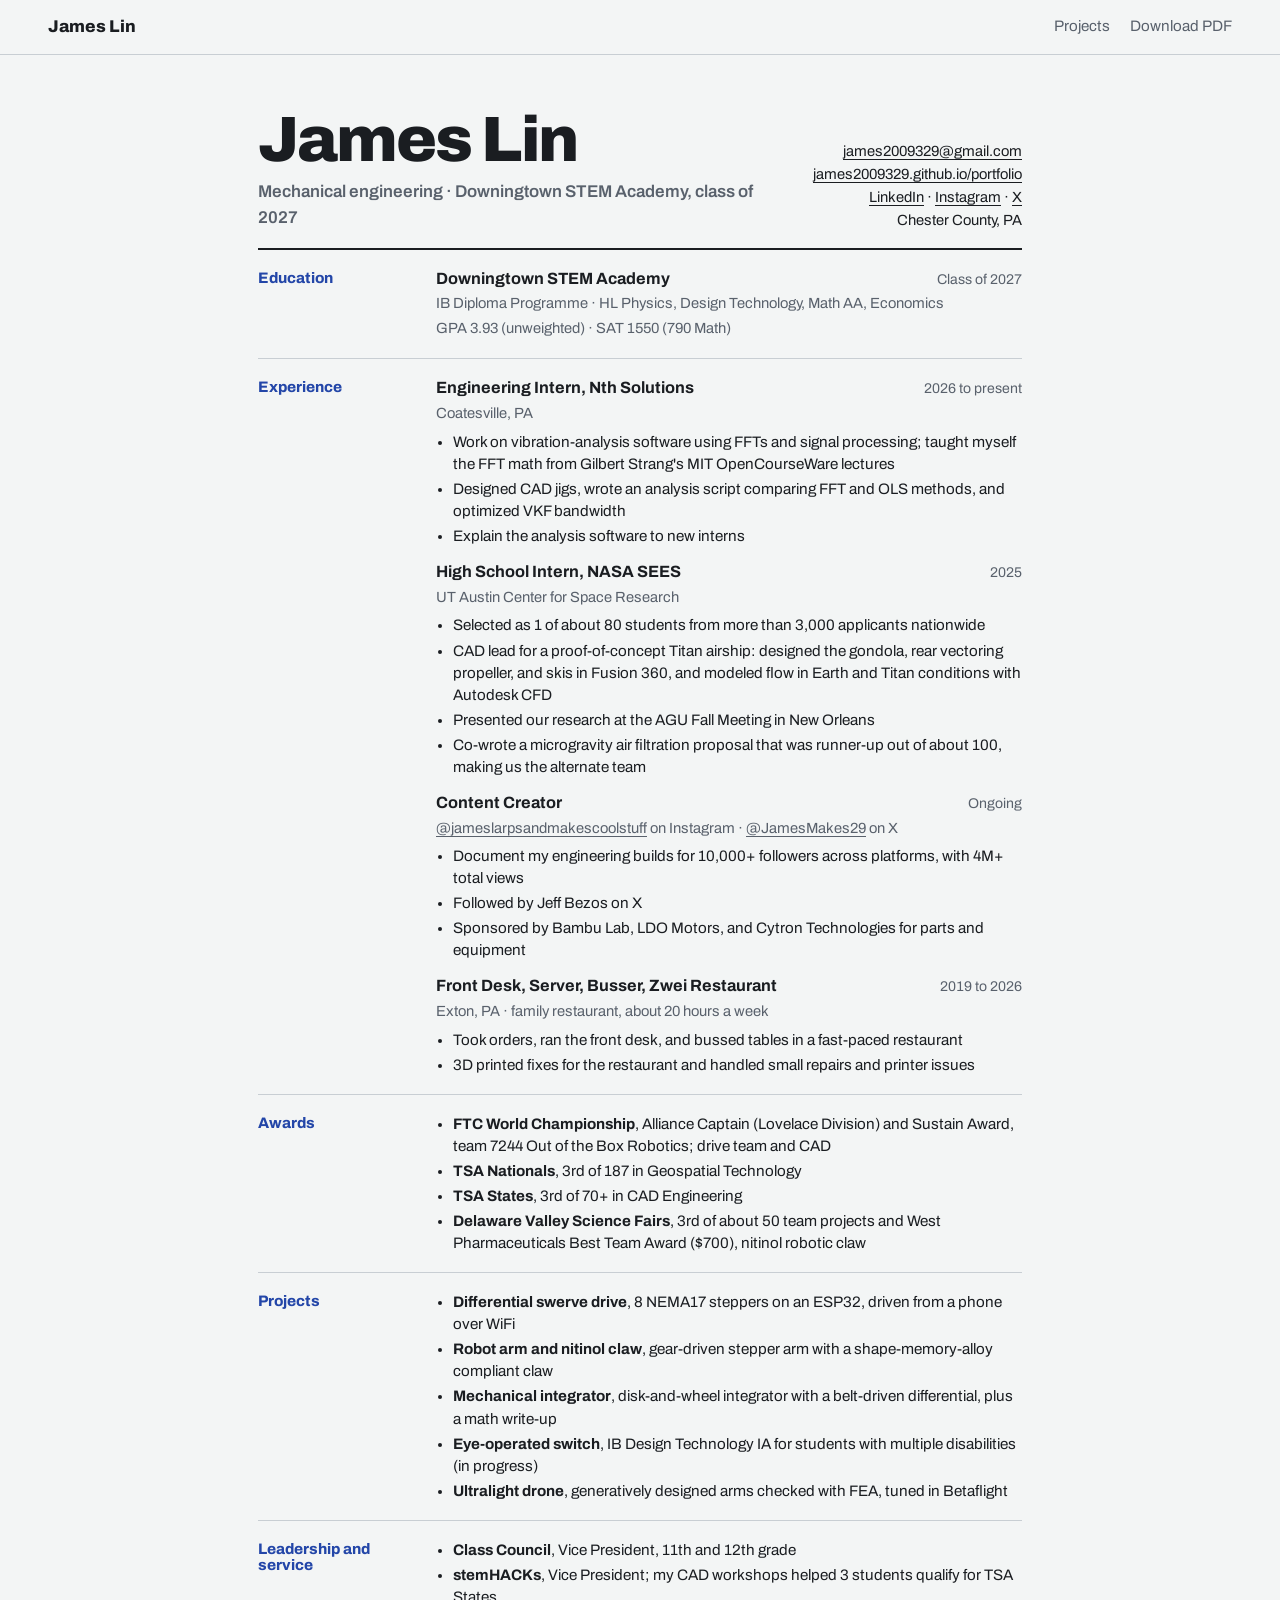
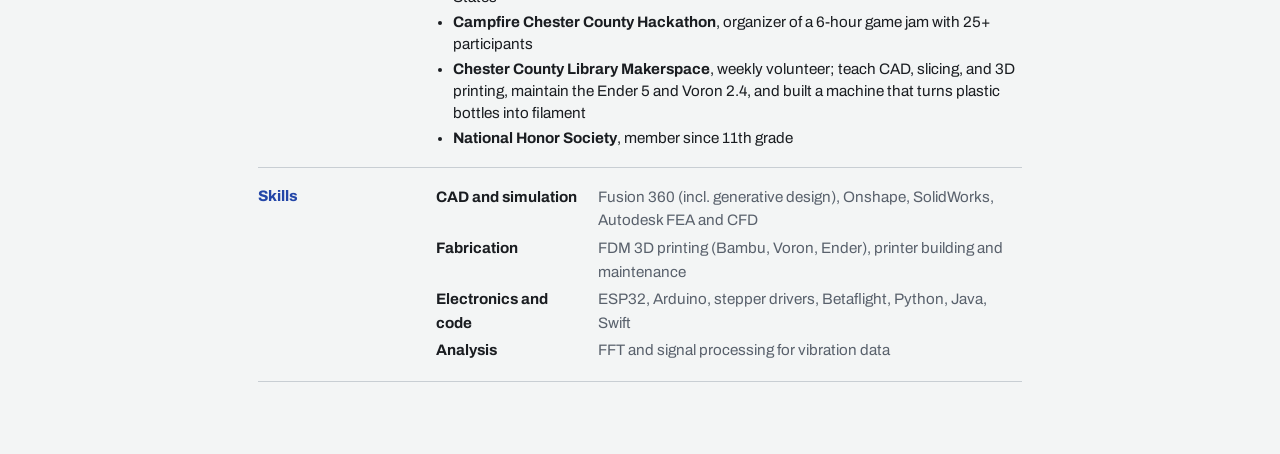
==== resume.html @ 4d03f546 "New resume page with content creation; regenerate resume PDF from it Co-Authored-By: Claude Opus 5.5" ====
<!DOCTYPE html>
<html lang="en">
<head>
  <meta charset="UTF-8">
  <meta name="viewport" content="width=device-width, initial-scale=1">
  <title>James Lin, resume</title>
  <meta name="description" content="Resume of James Lin, mechanical engineering student at Downingtown STEM Academy, class of 2027.">
  <link rel="icon" type="image/png" href="media/site/favicon.png">
  <link rel="preconnect" href="https://fonts.googleapis.com">
  <link rel="preconnect" href="https://fonts.gstatic.com" crossorigin>
  <link href="https://fonts.googleapis.com/css2?family=Archivo:wdth,wght@62..125,300..900&display=swap" rel="stylesheet">
  <link rel="stylesheet" href="style.css?v=20">
  <link rel="stylesheet" href="resume.css?v=1">
  <script>
    try { var t = localStorage.getItem('theme'); if (t) document.documentElement.dataset.theme = t; } catch (e) {}
  </script>
</head>
<body class="resume-page">
  <header class="bar">
    <a class="bar-name" href="./">James Lin</a>
    <nav aria-label="Resume actions">
      <a href="./#projects">Projects</a>
      <a href="James-Lin-Resume.pdf" download>Download PDF</a>
    </nav>
  </header>

  <main class="resume">
    <header class="r-head">
      <div>
        <h1>James Lin</h1>
        <p class="r-tag">Mechanical engineering · Downingtown STEM Academy, class of 2027</p>
      </div>
      <ul class="r-contact">
        <li><a href="mailto:james2009329@gmail.com">james2009329@gmail.com</a></li>
        <li><a href="https://james2009329.github.io/portfolio/">james2009329.github.io/portfolio</a></li>
        <li><a href="https://www.linkedin.com/in/james-lin-72927a278/">LinkedIn</a> · <a href="https://www.instagram.com/jameslarpsandmakescoolstuff/">Instagram</a> · <a href="https://x.com/JamesMakes29">X</a></li>
        <li>Chester County, PA</li>
      </ul>
    </header>

    <section class="r-sec">
      <h2>Education</h2>
      <div class="r-item">
        <div class="r-line"><h3>Downingtown STEM Academy</h3><span class="r-date">Class of 2027</span></div>
        <p class="r-sub">IB Diploma Programme · HL Physics, Design Technology, Math AA, Economics</p>
        <p class="r-sub">GPA 3.93 (unweighted) · SAT 1550 (790 Math)</p>
      </div>
    </section>

    <section class="r-sec">
      <h2>Experience</h2>
      <div class="r-item">
        <div class="r-line"><h3>Engineering Intern, Nth Solutions</h3><span class="r-date">2026 to present</span></div>
        <p class="r-sub">Coatesville, PA</p>
        <ul>
          <li>Work on vibration-analysis software using FFTs and signal processing; taught myself the FFT math from Gilbert Strang's MIT OpenCourseWare lectures</li>
          <li>Designed CAD jigs, wrote an analysis script comparing FFT and OLS methods, and optimized VKF bandwidth</li>
          <li>Explain the analysis software to new interns</li>
        </ul>
      </div>
      <div class="r-item">
        <div class="r-line"><h3>High School Intern, NASA SEES</h3><span class="r-date">2025</span></div>
        <p class="r-sub">UT Austin Center for Space Research</p>
        <ul>
          <li>Selected as 1 of about 80 students from more than 3,000 applicants nationwide</li>
          <li>CAD lead for a proof-of-concept Titan airship: designed the gondola, rear vectoring propeller, and skis in Fusion 360, and modeled flow in Earth and Titan conditions with Autodesk CFD</li>
          <li>Presented our research at the AGU Fall Meeting in New Orleans</li>
          <li>Co-wrote a microgravity air filtration proposal that was runner-up out of about 100, making us the alternate team</li>
        </ul>
      </div>
      <div class="r-item">
        <div class="r-line"><h3>Content Creator</h3><span class="r-date">Ongoing</span></div>
        <p class="r-sub"><a href="https://www.instagram.com/jameslarpsandmakescoolstuff/">@jameslarpsandmakescoolstuff</a> on Instagram · <a href="https://x.com/JamesMakes29">@JamesMakes29</a> on X</p>
        <ul>
          <li>Document my engineering builds for 10,000+ followers across platforms, with 4M+ total views</li>
          <li>Followed by Jeff Bezos on X</li>
          <li>Sponsored by Bambu Lab, LDO Motors, and Cytron Technologies for parts and equipment</li>
        </ul>
      </div>
      <div class="r-item">
        <div class="r-line"><h3>Front Desk, Server, Busser, Zwei Restaurant</h3><span class="r-date">2019 to 2026</span></div>
        <p class="r-sub">Exton, PA · family restaurant, about 20 hours a week</p>
        <ul>
          <li>Took orders, ran the front desk, and bussed tables in a fast-paced restaurant</li>
          <li>3D printed fixes for the restaurant and handled small repairs and printer issues</li>
        </ul>
      </div>
    </section>

    <section class="r-sec">
      <h2>Awards</h2>
      <ul class="r-awards">
        <li><b>FTC World Championship</b>, Alliance Captain (Lovelace Division) and Sustain Award, team 7244 Out of the Box Robotics; drive team and CAD</li>
        <li><b>TSA Nationals</b>, 3rd of 187 in Geospatial Technology</li>
        <li><b>TSA States</b>, 3rd of 70+ in CAD Engineering</li>
        <li><b>Delaware Valley Science Fairs</b>, 3rd of about 50 team projects and West Pharmaceuticals Best Team Award ($700), nitinol robotic claw</li>
      </ul>
    </section>

    <section class="r-sec">
      <h2>Projects</h2>
      <ul class="r-awards">
        <li><b>Differential swerve drive</b>, 8 NEMA17 steppers on an ESP32, driven from a phone over WiFi</li>
        <li><b>Robot arm and nitinol claw</b>, gear-driven stepper arm with a shape-memory-alloy compliant claw</li>
        <li><b>Mechanical integrator</b>, disk-and-wheel integrator with a belt-driven differential, plus a math write-up</li>
        <li><b>Eye-operated switch</b>, IB Design Technology IA for students with multiple disabilities (in progress)</li>
        <li><b>Ultralight drone</b>, generatively designed arms checked with FEA, tuned in Betaflight</li>
      </ul>
    </section>

    <section class="r-sec">
      <h2>Leadership and service</h2>
      <ul class="r-awards">
        <li><b>Class Council</b>, Vice President, 11th and 12th grade</li>
        <li><b>stemHACKs</b>, Vice President; my CAD workshops helped 3 students qualify for TSA States</li>
        <li><b>Campfire Chester County Hackathon</b>, organizer of a 6-hour game jam with 25+ participants</li>
        <li><b>Chester County Library Makerspace</b>, weekly volunteer; teach CAD, slicing, and 3D printing, maintain the Ender 5 and Voron 2.4, and built a machine that turns plastic bottles into filament</li>
        <li><b>National Honor Society</b>, member since 11th grade</li>
      </ul>
    </section>

    <section class="r-sec">
      <h2>Skills</h2>
      <dl class="r-skills">
        <div><dt>CAD and simulation</dt><dd>Fusion 360 (incl. generative design), Onshape, SolidWorks, Autodesk FEA and CFD</dd></div>
        <div><dt>Fabrication</dt><dd>FDM 3D printing (Bambu, Voron, Ender), printer building and maintenance</dd></div>
        <div><dt>Electronics and code</dt><dd>ESP32, Arduino, stepper drivers, Betaflight, Python, Java, Swift</dd></div>
        <div><dt>Analysis</dt><dd>FFT and signal processing for vibration data</dd></div>
      </dl>
    </section>
  </main>
</body>
</html>
---- style.css ----
/* ---------- Tokens ---------- */
:root {
  --paper: #f3f5f5;      /* page, a cool drafting white */
  --sheet: #ffffff;      /* raised surfaces: tiles, dialogs */
  --ink: #1a1d21;        /* text and heavy rules */
  --graphite: #59616c;   /* secondary text, field labels */
  --rule: #c8ced3;       /* light rules inside title blocks */
  --dykem: #2346a8;      /* layout-fluid blue: links, focus, the one accent */
  --dykem-soft: #e3e8f6;
  --well: #e6eaeb;       /* behind contained renders */

  --wide: 125;
  --font: "Archivo", system-ui, sans-serif;
  --gutter: clamp(16px, 4vw, 48px);
  --max: 1240px;
  color-scheme: light;
}
@media (prefers-color-scheme: dark) {
  :root:not([data-theme="light"]) {
    --paper: #121519; --sheet: #1a1e24; --ink: #e7eaec; --graphite: #9aa3ad;
    --rule: #343b44; --dykem: #93a9ff; --dykem-soft: #222b45; --well: #dde2e5;
    color-scheme: dark;
  }
}
:root[data-theme="dark"] {
  --paper: #121519; --sheet: #1a1e24; --ink: #e7eaec; --graphite: #9aa3ad;
  --rule: #343b44; --dykem: #93a9ff; --dykem-soft: #222b45; --well: #dde2e5;
  color-scheme: dark;
}

/* ---------- Base ---------- */
*, *::before, *::after { box-sizing: border-box; }
html { scroll-behavior: smooth; scroll-padding-top: 72px; }
@media (prefers-reduced-motion: reduce) { html { scroll-behavior: auto; } *, *::before, *::after { transition: none !important; animation: none !important; } }
body {
  margin: 0;
  background: var(--paper);
  color: var(--ink);
  font-family: var(--font);
  font-size: 1.0625rem;
  line-height: 1.55;
  font-variation-settings: "wdth" 100;
  -webkit-font-smoothing: antialiased;
}
img, video, canvas { display: block; max-width: 100%; }
a { color: var(--dykem); text-underline-offset: 0.18em; text-decoration-thickness: 1px; }
a:hover { text-decoration-thickness: 2px; }
:focus-visible { outline: 2px solid var(--dykem); outline-offset: 3px; }
h1, h2, h3 { margin: 0; font-weight: 700; line-height: 1.05; }
p { margin: 0; }
.sr { position: absolute; width: 1px; height: 1px; overflow: hidden; clip: rect(0 0 0 0); white-space: nowrap; }
.skip { position: absolute; left: 12px; top: -48px; background: var(--ink); color: var(--paper); padding: 8px 12px; z-index: 50; }
.skip:focus { top: 12px; }

/* ---------- Top bar ---------- */
.bar {
  position: sticky; top: 0; z-index: 20;
  display: flex; align-items: center; gap: 24px;
  padding: 14px var(--gutter);
  background: color-mix(in srgb, var(--paper) 88%, transparent);
  backdrop-filter: blur(8px);
  border-bottom: 1px solid var(--rule);
}
.bar-name { font-weight: 800; font-stretch: 112%; color: var(--ink); text-decoration: none; margin-right: auto; }
.bar nav { display: flex; gap: 20px; flex-wrap: wrap; }
.bar nav a { color: var(--graphite); text-decoration: none; font-size: 0.95rem; }
.bar nav a:hover { color: var(--ink); }
.theme { background: none; border: 1px solid var(--rule); color: var(--ink); width: 34px; height: 34px; border-radius: 50%; display: grid; place-items: center; cursor: pointer; padding: 0; }
.theme svg { width: 18px; height: 18px; }
@media (max-width: 640px) {
  .bar { flex-wrap: wrap; gap: 8px 16px; padding-block: 10px; }
  .bar nav { order: 3; width: 100%; gap: 16px; overflow-x: auto; flex-wrap: nowrap; }
  html { scroll-padding-top: 96px; }
}

/* ---------- Layout ---------- */
main { max-width: var(--max); margin: 0 auto; padding: 0 var(--gutter); }
.section { padding-top: clamp(64px, 10vw, 120px); }
.section > h2 {
  font-size: clamp(2rem, 4.5vw, 3rem);
  font-weight: 800;
  font-stretch: 118%;
  letter-spacing: -0.01em;
  padding-bottom: 14px;
  border-bottom: 2px solid var(--ink);
  margin-bottom: 32px;
}
.sub { font-size: 1.35rem; font-stretch: 110%; margin: 56px 0 16px; }

/* ---------- Hero: laid out like a drawing sheet ---------- */
.hero { padding-top: clamp(20px, 4vw, 40px); }
.frame {
  position: relative;
  border: 1.5px solid var(--ink);
  padding: 22px;
  background: var(--paper);
}
.frame::before { content: ""; position: absolute; inset: 21px; border: 1px solid var(--ink); pointer-events: none; }
/* zone markers around the border, like the A–D / 1–8 grid on a real drawing */
.zones { position: absolute; display: flex; color: var(--graphite); font-size: 0.68rem; font-variant-numeric: tabular-nums; pointer-events: none; }
.zones span { flex: 1; display: grid; place-items: center; }
.zones-x { left: 22px; right: 22px; top: 0; height: 22px; }
.zones-x::after { content: ""; }
.zones-x span + span { border-left: 1px solid var(--rule); }
.zones-y { top: 22px; bottom: 22px; left: 0; width: 22px; flex-direction: column; }
.zones-y span + span { border-top: 1px solid var(--rule); }
.sheet-area {
  display: grid;
  grid-template-columns: minmax(0, 1fr) minmax(0, 1.1fr);
  grid-template-areas: "name name" "kick kick" "text print";
  grid-template-rows: auto auto 1fr;
  column-gap: clamp(24px, 4vw, 56px);
  padding: clamp(20px, 3.5vw, 44px) 0 0 clamp(20px, 3.5vw, 44px);
  position: relative;
}
.hero h1 {
  grid-area: name;
  font-size: clamp(3.6rem, 13.2vw, 11.5rem);
  font-weight: 850;
  font-stretch: 125%;
  letter-spacing: -0.035em;
  line-height: 0.86;
  margin-left: -0.04em;
  padding-right: clamp(20px, 3.5vw, 44px);
}
.hero-text { grid-area: text; align-self: center; padding: clamp(20px, 3vw, 36px) 0 clamp(24px, 3.5vw, 40px); display: grid; gap: 22px; }
.lede { font-size: clamp(1.2rem, 2vw, 1.55rem); line-height: 1.36; max-width: 28ch; font-stretch: 96%; }
.now-line { display: flex; align-items: center; gap: 14px; font-size: clamp(1.35rem, 2.4vw, 1.9rem); font-weight: 750; font-stretch: 112%; line-height: 1.15; color: var(--ink); padding: 16px 18px; border: 1.5px solid var(--ink); background: var(--dykem-soft); width: fit-content; max-width: 100%; }
.now-line .dot { width: 14px; height: 14px; top: 0; }
.dot { width: 9px; height: 9px; border-radius: 50%; background: var(--dykem); flex: none; position: relative; top: -1px; box-shadow: 0 0 0 0 var(--dykem); animation: pulse 2.4s ease-out infinite; }
@keyframes pulse { 0% { box-shadow: 0 0 0 0 color-mix(in srgb, var(--dykem) 55%, transparent); } 70%, 100% { box-shadow: 0 0 0 9px transparent; } }

.printer { grid-area: print; margin: clamp(12px, 2vw, 24px) clamp(20px, 3.5vw, 44px) clamp(20px, 3.5vw, 40px) 0; align-self: end; }
.print-bed { position: relative; aspect-ratio: 966 / 615; border-bottom: 3px solid var(--ink); }
.print-bed::after { /* the build plate's front lip */
  content: ""; position: absolute; left: -2%; right: -2%; bottom: -9px; height: 6px; background: var(--rule);
}
.print-bed canvas, .print-fallback { position: absolute; inset: 0; width: 100%; height: 100%; }
.print-fallback { object-fit: contain; }
.printer.live .print-fallback { display: none; }
.printer.flying canvas { animation: hover 3.2s ease-in-out infinite; }
@keyframes hover { 0%, 100% { transform: translateY(0); } 50% { transform: translateY(-7px); } }
.printer figcaption { display: flex; justify-content: space-between; gap: 12px; margin-top: 18px; font-size: 0.85rem; color: var(--graphite); font-variant-numeric: tabular-nums; }
.link-btn { background: none; border: 0; padding: 0; font: inherit; color: var(--dykem); text-decoration: underline; text-underline-offset: 0.18em; cursor: pointer; }

.hero-block { grid-area: block; width: auto; min-width: min(100%, 380px); justify-self: start; align-self: end; border-bottom: 0; }
.hero-block td a { color: var(--ink); }

@media (max-width: 820px) {
  .sheet-area { grid-template-columns: 1fr; grid-template-areas: "name" "kick" "print" "text"; grid-template-rows: none; padding: 20px 0 0 18px; }
  .printer { margin: 20px 18px 24px 0; }
  .hero-text { padding: 0 18px 28px 0; }
  .hero-block { border-left: 1.5px solid var(--ink); }
  .hero-block { justify-self: stretch; }
}
@media (max-width: 560px) {
  .frame { padding: 10px; }
  .frame::before { inset: 9px; }
  .zones { display: none; }
}

/* The title block: borrowed from the corner of an engineering drawing */
.block {
  width: 100%;
  border-collapse: collapse;
  border: 1.5px solid var(--ink);
  background: var(--sheet);
  font-size: 0.9rem;
}
.block th, .block td { border: 1px solid var(--rule); padding: 7px 10px; text-align: left; vertical-align: top; }
.block th { color: var(--graphite); font-weight: 500; width: 34%; white-space: nowrap; font-stretch: 92%; }
.block td { font-weight: 550; }
.block tr:first-child > * { border-top: 0; }
.block tr > :first-child { border-left: 0; }
.block tr > :last-child { border-right: 0; }
.block tr:last-child > * { border-bottom: 0; }

/* ---------- Project tiles ---------- */
.tile {
  display: flex; flex-direction: column;
  width: 100%; padding: 0; margin: 0; text-align: left;
  font: inherit; color: inherit; background: var(--sheet);
  border: 1.5px solid var(--ink);
  cursor: pointer;
  transition: transform .18s ease, box-shadow .18s ease;
}
.tile:hover { transform: translate(-3px, -3px); box-shadow: 3px 3px 0 var(--ink); }
.tile-img { aspect-ratio: 4 / 3; overflow: hidden; background: var(--sheet); border-bottom: 1px solid var(--rule); position: relative; }
/* the whole photo always shows; a blurred copy fills the empty space around tall or wide shots */
.tile-img video.clip { position: relative; width: 100%; height: 100%; object-fit: contain; display: block; }
.tile-img img { position: relative; width: 100%; height: 100%; object-fit: contain; }
.tile-img img.fill { position: absolute; inset: -12%; width: 124%; height: 124%; object-fit: cover; filter: blur(18px) saturate(1.1); opacity: 0.55; }
.tile-img.contain { background: var(--well); }
.tile-img.contain img { object-fit: contain; padding: 6%; mix-blend-mode: multiply; }
.tile-text { padding: 14px 16px 16px; display: grid; gap: 6px; }
.tile h3 { font-size: 1.2rem; font-stretch: 108%; line-height: 1.15; }
.tile p { color: var(--graphite); font-size: 0.95rem; line-height: 1.45; }
.tile .block { border: 0; border-top: 1px solid var(--rule); font-size: 0.82rem; margin-top: auto; }
.tile .block th, .tile .block td { padding: 6px 16px; }
.tile .block th { padding-right: 8px; }

.featured { display: grid; grid-template-columns: repeat(3, 1fr); gap: 20px; }
.featured .tile h3 { font-size: 1.45rem; }
.grid { display: grid; grid-template-columns: repeat(auto-fill, minmax(230px, 1fr)); gap: 20px; margin-top: 20px; }
@media (max-width: 960px) { .featured { grid-template-columns: 1fr 1fr; } .featured .tile:first-child { grid-column: 1 / -1; } }
@media (max-width: 560px) { .featured { grid-template-columns: 1fr; } }

.models {
  margin-top: 40px; padding: 20px 0; border-top: 1px solid var(--rule); border-bottom: 1px solid var(--rule);
  display: flex; flex-wrap: wrap; gap: 12px 32px; align-items: baseline; justify-content: space-between;
}
.models p { font-size: 1.15rem; max-width: 60ch; }
.models-links { display: flex; gap: 20px; }

/* ---------- Awards ---------- */
.awards { width: 100%; border-collapse: collapse; }
.awards thead th { text-align: left; font-weight: 500; color: var(--graphite); font-size: 0.85rem; padding: 0 12px 10px 0; border-bottom: 1px solid var(--ink); }
.awards td, .awards tbody th { padding: 16px 12px 16px 0; border-bottom: 1px solid var(--rule); vertical-align: top; text-align: left; }
.awards td:first-child { font-variant-numeric: tabular-nums; color: var(--graphite); width: 4.5em; }
.awards tbody th { font-weight: 700; font-stretch: 106%; width: 42%; }
.awards tbody th span { display: block; font-weight: 400; font-stretch: 100%; color: var(--graphite); font-size: 0.9rem; margin-top: 2px; }
.awards ul { margin: 0; padding: 0; list-style: none; }
.row-links { margin-top: 8px; display: flex; gap: 16px; flex-wrap: wrap; font-size: 0.92rem; }
@media (max-width: 640px) {
  .awards thead { display: none; }
  .awards tr { display: grid; grid-template-columns: 3.5em 1fr; border-bottom: 1px solid var(--rule); padding: 14px 0; }
  .awards td, .awards tbody th { border: 0; padding: 0; width: auto; }
  .awards tr > :last-child { grid-column: 2; margin-top: 6px; }
}

.skills { margin: 0; display: grid; grid-template-columns: repeat(auto-fit, minmax(220px, 1fr)); border-top: 1px solid var(--ink); }
.skills div { padding: 14px 16px 14px 0; border-bottom: 1px solid var(--rule); }
.skills dt { font-weight: 700; }
.skills dd { margin: 4px 0 0; color: var(--graphite); }

/* ---------- About ---------- */
.about { display: grid; grid-template-columns: minmax(0, 1fr) minmax(0, 0.9fr); gap: 0 56px; }
.about > h2 { grid-column: 1 / -1; }
.about-block { grid-column: 1; margin-top: 28px; max-width: 34em; }
.about-photo { grid-column: 2; grid-row: 2 / span 2; }
.about-body { display: grid; align-content: start; gap: 16px; font-size: 1.2rem; line-height: 1.55; max-width: 34em; }
.about-photo { margin: 0; }
.about-photo img { width: 100%; height: auto; border: 1.5px solid var(--ink); }
.about-photo figcaption { color: var(--graphite); font-size: 0.9rem; margin-top: 8px; }
@media (max-width: 760px) { .about { grid-template-columns: 1fr; gap: 28px; } .about-block, .about-photo { grid-column: 1; grid-row: auto; margin-top: 0; } }

/* ---------- Contact ---------- */
.contact-main { font-size: clamp(1.5rem, 4.6vw, 3rem); font-weight: 750; font-stretch: 112%; letter-spacing: -0.01em; overflow-wrap: anywhere; }
.contact-main a { color: var(--ink); text-decoration-color: var(--dykem); text-decoration-thickness: 3px; }
.contact-note { color: var(--graphite); margin-top: 16px; max-width: 60ch; }
.contact-links { display: flex; gap: 24px; flex-wrap: wrap; margin-top: 28px; font-size: 1.05rem; }

.foot { max-width: var(--max); margin: clamp(64px, 10vw, 120px) auto 0; padding: 24px var(--gutter) 40px; border-top: 1px solid var(--rule); color: var(--graphite); font-size: 0.88rem; display: flex; justify-content: space-between; gap: 8px 24px; flex-wrap: wrap; }

/* ---------- Dialogs ---------- */
dialog { color: var(--ink); border: 0; padding: 0; }
dialog::backdrop { background: rgb(10 12 15 / 0.72); }
.close { position: absolute; top: 12px; right: 12px; width: 40px; height: 40px; display: grid; place-items: center; border-radius: 50%; border: 1px solid var(--rule); background: var(--sheet); color: var(--ink); cursor: pointer; padding: 0; z-index: 3; }
.close svg { width: 18px; height: 18px; }

.sheet {
  width: min(1180px, calc(100vw - 32px)); max-width: none;
  max-height: calc(100dvh - 32px);
  background: var(--sheet);
  border: 1.5px solid var(--ink);
  overflow: auto;
}
.sheet[open] { animation: sheet-in .22s ease-out; }
@keyframes sheet-in { from { opacity: 0; transform: translateY(12px); } }
.sheet-head { position: sticky; top: 0; z-index: 2; background: var(--sheet); border-bottom: 1px solid var(--rule); padding: 18px 64px 16px 24px; }
.sheet-head .close { top: 50%; transform: translateY(-50%); }
.sheet-head h2 { font-size: clamp(1.5rem, 3vw, 2.2rem); font-weight: 800; font-stretch: 115%; }
.sheet-body { display: grid; grid-template-columns: minmax(0, 1.5fr) minmax(300px, 1fr); }
.viewer { padding: 20px 24px 24px; border-right: 1px solid var(--rule); min-width: 0; }
.stage { background: var(--well); display: grid; place-items: center; overflow: hidden; min-height: 240px; }
/* the stage takes each photo's or video's own shape, up to the height of the screen */
.stage img, .stage video { display: block; width: auto; height: auto; max-width: 100%; max-height: min(72vh, 760px); }
.stage video { width: 100%; }
.stage video.tall { width: auto; }
.stage img { cursor: zoom-in; }
.stage-cap { color: var(--graphite); font-size: 0.92rem; margin-top: 10px; min-height: 1.4em; }
.thumbs { display: flex; gap: 8px; margin-top: 14px; overflow-x: auto; padding: 3px; }
.thumbs button { flex: 0 0 auto; width: 78px; height: 60px; padding: 0; border: 1px solid var(--rule); background: var(--well); cursor: pointer; position: relative; }
.thumbs button img { width: 100%; height: 100%; object-fit: cover; }
.thumbs button[aria-current="true"] { outline: 2px solid var(--dykem); outline-offset: 1px; border-color: transparent; }
.thumbs .play { position: absolute; inset: 0; display: grid; place-items: center; color: #fff; background: rgb(0 0 0 / 0.35); }
.thumbs .play svg { width: 22px; height: 22px; }
.notes { padding: 20px 24px 28px; display: grid; gap: 24px; align-content: start; }
.notes h3 { font-size: 1.05rem; font-stretch: 108%; margin-bottom: 6px; }
.notes p, .notes li { color: var(--graphite); line-height: 1.6; }
.notes ul { margin: 0; padding-left: 1.1em; display: grid; gap: 4px; }
.notes .lead { color: var(--ink); font-size: 1.1rem; line-height: 1.45; }
.links { display: grid; gap: 8px; }
.btn { display: inline-flex; align-items: center; gap: 8px; justify-self: start; padding: 10px 16px; border: 1.5px solid var(--ink); background: var(--ink); color: var(--paper); font: inherit; font-weight: 600; cursor: pointer; text-decoration: none; }
.btn:hover { background: var(--dykem); border-color: var(--dykem); }
@media (max-width: 820px) {
  .sheet { width: 100vw; max-height: 100dvh; height: 100dvh; margin: 0; border: 0; }
  .sheet-body { grid-template-columns: 1fr; }
  .viewer { border-right: 0; border-bottom: 1px solid var(--rule); padding: 16px; }
  .notes { padding: 20px 16px 32px; }
  .sheet-head { padding: 14px 60px 12px 16px; }
}

.zoom { background: transparent; max-width: 100vw; max-height: 100dvh; width: 100vw; height: 100dvh; margin: 0; display: none; place-items: center; }
.zoom[open] { display: grid; }
.zoom img { max-width: calc(100vw - 32px); max-height: calc(100dvh - 32px); object-fit: contain; background: var(--sheet); }

.model { width: min(1000px, calc(100vw - 32px)); height: min(720px, calc(100dvh - 32px)); max-width: none; max-height: none; background: #15181c; overflow: hidden; }
.model canvas { width: 100%; height: 100%; touch-action: none; cursor: grab; }
.model-status { position: absolute; inset: 0; display: grid; place-items: center; color: #d6dade; pointer-events: none; }
.model-hint { position: absolute; left: 16px; bottom: 12px; color: #8b939c; font-size: 0.85rem; pointer-events: none; }

/* ---------- Sponsors ---------- */
/* sponsor collage: two photos and two logo tiles, set like prints pinned to a board */
.sponsor-collage {
  display: grid; grid-template-columns: 1fr 1.25fr 1fr 1fr; grid-template-rows: auto auto;
  gap: 16px; align-items: center; max-width: 1100px; padding: 12px 0 24px;
}
.sc-photo { margin: 0; border: 1.5px solid var(--ink); background: var(--sheet); padding: 8px 8px 10px; box-shadow: 4px 4px 0 var(--ink); }
.sc-photo img { width: 100%; aspect-ratio: 3 / 4; object-fit: cover; }
.sc-photo figcaption { font-size: 0.82rem; color: var(--graphite); margin-top: 6px; text-align: center; font-weight: 600; }
.sc-bambu-photo { grid-column: 1; grid-row: 1 / span 2; transform: rotate(-2.5deg); }
.sc-h2d-photo { grid-column: 3; grid-row: 1 / span 2; transform: rotate(1.5deg); z-index: 1; }
.sc-ldo-photo { grid-column: 4; grid-row: 1 / span 2; transform: rotate(-1.5deg); }
.sc-logo {
  display: grid; justify-items: center; gap: 10px; padding: 24px 16px;
  border: 1.5px solid var(--ink); background: #fff; color: #1a1d21; text-decoration: none; text-align: center;
  transition: transform .15s ease;
}
.sc-logo:hover { transform: translateY(-3px); }
.sc-bambu { grid-column: 2; grid-row: 1; grid-template-columns: auto auto; align-items: center; justify-content: center; column-gap: 12px; transform: rotate(1deg); }
.sc-ldo { grid-column: 2; grid-row: 2; transform: rotate(-1deg); }
.sc-mark { width: 46px; height: 46px; }
.sc-word { font-weight: 800; font-stretch: 108%; font-size: 1.65rem; letter-spacing: -0.01em; white-space: nowrap; }
.sc-wordmark { width: min(240px, 100%); height: auto; }
.sc-what { grid-column: 1 / -1; font-size: 0.92rem; color: #59616c; font-weight: 600; }
@media (max-width: 860px) {
  .sponsor-collage { grid-template-columns: 1fr 1fr; grid-template-rows: none; }
  .sc-bambu-photo { grid-column: 1; grid-row: 1; }
  .sc-h2d-photo { grid-column: 2; grid-row: 1; }
  .sc-bambu { grid-column: 1 / -1; grid-row: 2; }
  .sc-ldo { grid-column: 1; grid-row: 3; }
  .sc-ldo-photo { grid-column: 2; grid-row: 3; }
  .sc-word { font-size: 1.4rem; }
}

/* ---------- Footnotes ---------- */
sup { font-size: 0.65em; line-height: 0; }
sup a { text-decoration: none; padding: 0 1px; }
.fn { width: 100%; }

.kicker { grid-area: kick; margin-top: 14px; font-size: clamp(1rem, 1.6vw, 1.25rem); font-stretch: 115%; font-weight: 600; color: var(--graphite); }

/* ---------- Views counter ---------- */
.reach { padding: clamp(48px, 8vw, 96px) 0 0; }
.reach-link { display: flex; flex-wrap: wrap; align-items: baseline; gap: 4px 24px; color: var(--ink); text-decoration: none; width: fit-content; max-width: 100%; }
.reach-link:hover .reach-num { text-decoration: underline; text-decoration-thickness: 6px; text-underline-offset: 0.12em; }
.reach-link:hover .reach-label span { color: var(--dykem); }
.reach-num {
  display: block; white-space: nowrap;
  font-size: clamp(3.4rem, 13vw, 11rem);
  font-weight: 850; font-stretch: 125%; letter-spacing: -0.03em; line-height: 0.9;
  font-variant-numeric: tabular-nums;
  color: var(--dykem);
}
.reach-label { display: block; font-size: clamp(1.3rem, 2.6vw, 2rem); font-weight: 700; font-stretch: 112%; }
.reach-followers { color: var(--ink) !important; font-weight: 700 !important; }
.reach-followers[hidden] { display: none !important; }
.reach-label > span { display: block; font-size: 1rem; font-weight: 500; font-stretch: 100%; color: var(--graphite); margin-top: 4px; }

.contact-label { font-weight: 600; margin-top: 20px; color: var(--graphite); }
.contact-label + .contact-main { margin-top: 4px; }
.about-block td a { color: var(--ink); }

.note-links { display: flex; flex-wrap: wrap; gap: 6px 18px; margin-top: 8px; }
.note p + p { margin-top: 8px; }
.btn-sm { margin-top: 10px; padding: 7px 12px; font-size: 0.9rem; }

.aside-note { margin-top: 8px; padding-top: 18px; border-top: 1px solid var(--rule); display: grid; gap: 10px; font-size: 0.95rem; }
.aside-note p { color: var(--graphite); }
.aside-note img { width: 100%; max-width: 360px; border: 1px solid var(--rule); }
---- resume.css ----
/* Resume page: reads like a spec sheet on screen, prints to one Letter page */
.resume { max-width: 860px; margin: 0 auto; padding: clamp(28px, 5vw, 56px) var(--gutter) 72px; }
.r-head > div { flex: 1 1 320px; min-width: 0; }
.r-head { display: flex; flex-wrap: wrap; justify-content: space-between; align-items: flex-end; gap: 16px 32px; padding-bottom: 16px; border-bottom: 2px solid var(--ink); }
.r-head h1 { font-size: clamp(2.6rem, 7vw, 4rem); font-weight: 850; font-stretch: 125%; letter-spacing: -0.03em; line-height: 0.9; }
.r-tag { margin-top: 10px; color: var(--graphite); font-weight: 600; font-stretch: 108%; }
.resume .r-contact { list-style: none; margin: 0; padding: 0; display: block; text-align: right; font-size: 0.92rem; line-height: 1.55; }
.r-contact a { color: var(--ink); }
.r-sec { display: grid; grid-template-columns: 150px minmax(0, 1fr); gap: 0 28px; padding: 18px 0; border-bottom: 1px solid var(--rule); }
.r-sec > h2 { font-size: 0.95rem; font-weight: 750; font-stretch: 112%; color: var(--dykem); padding-top: 3px; }
.r-sec > :not(h2) { grid-column: 2; }
.r-item + .r-item { margin-top: 14px; }
.r-line { display: flex; justify-content: space-between; align-items: baseline; gap: 12px; }
.r-line h3 { font-size: 1.02rem; font-weight: 700; font-stretch: 104%; line-height: 1.3; }
.r-date { color: var(--graphite); font-size: 0.88rem; white-space: nowrap; font-variant-numeric: tabular-nums; }
.r-sub { color: var(--graphite); font-size: 0.92rem; margin-top: 2px; }
.r-sub a { color: inherit; }
.resume ul { margin: 6px 0 0; padding-left: 1.1em; display: grid; gap: 3px; font-size: 0.95rem; line-height: 1.45; }
.resume ul.r-awards { margin-top: 0; }
.r-awards b { font-weight: 700; }
.r-skills { margin: 0; display: grid; gap: 4px; font-size: 0.95rem; }
.r-skills div { display: grid; grid-template-columns: 150px minmax(0, 1fr); gap: 12px; }
.r-skills dt { font-weight: 700; }
.r-skills dd { margin: 0; color: var(--graphite); }
@media (max-width: 640px) {
  .r-sec { grid-template-columns: 1fr; }
  .r-sec > :not(h2) { grid-column: 1; }
  .r-sec > h2 { margin-bottom: 8px; }
  .resume .r-contact { text-align: left; }
  .r-line { flex-wrap: wrap; }
  .r-skills div { grid-template-columns: 1fr; gap: 0; }
}

@page { size: Letter; margin: 0.4in 0.5in; }
@media print {
  :root, :root[data-theme="dark"] { --paper: #fff; --sheet: #fff; --ink: #111; --graphite: #444; --rule: #ccc; --dykem: #2346a8; color-scheme: light; }
  body { background: #fff; font-size: 9.6pt; }
  .bar, .skip { display: none !important; }
  .resume { max-width: none; padding: 0; }
  .r-head { padding-bottom: 8px; }
  .r-head h1 { font-size: 26pt; }
  .r-tag { margin-top: 4px; }
  .resume .r-contact { font-size: 8.6pt; line-height: 1.4; }
  .r-sec { grid-template-columns: 1.15in minmax(0, 1fr); gap: 0 16px; padding: 5px 0; }
  .r-sec > h2 { font-size: 9pt; }
  .r-item + .r-item { margin-top: 5px; }
  .r-sub { margin-top: 0; }
  .r-line h3 { font-size: 10pt; }
  .r-date, .r-sub { font-size: 8.8pt; }
  .resume ul { gap: 0; font-size: 9pt; line-height: 1.28; margin-top: 1px; }
  .r-skills { font-size: 9pt; gap: 0; }
  .r-skills div { grid-template-columns: 1.3in minmax(0, 1fr); }
  a { color: inherit; text-decoration: none; }
}
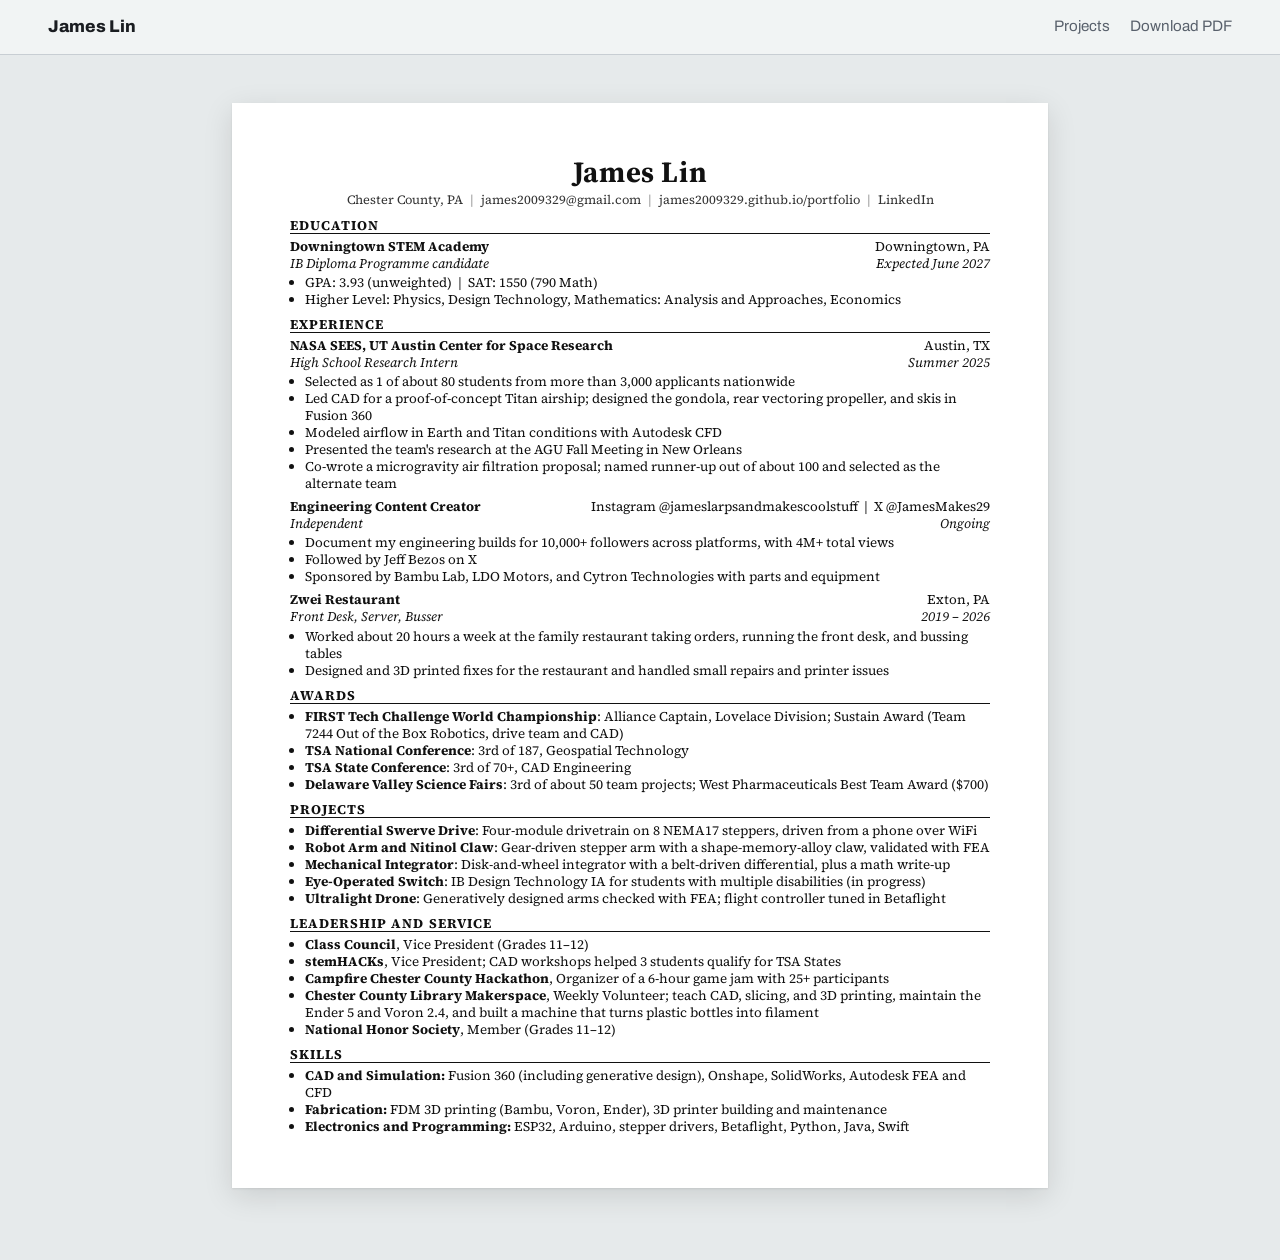
==== commit 55609758: "Resume: classic professional format, remove Nth Solutions Co-Authored-By: Claude Opus 5.5 <noreply@a" ====
--- a/resume.html
+++ b/resume.html
@@ -8,9 +8,9 @@
   <link rel="icon" type="image/png" href="media/site/favicon.png">
   <link rel="preconnect" href="https://fonts.googleapis.com">
   <link rel="preconnect" href="https://fonts.gstatic.com" crossorigin>
-  <link href="https://fonts.googleapis.com/css2?family=Archivo:wdth,wght@62..125,300..900&display=swap" rel="stylesheet">
+  <link href="https://fonts.googleapis.com/css2?family=Archivo:wdth,wght@62..125,300..900&family=Source+Serif+4:ital,opsz,wght@0,8..60,400..700;1,8..60,400..700&display=swap" rel="stylesheet">
   <link rel="stylesheet" href="style.css?v=20">
-  <link rel="stylesheet" href="resume.css?v=1">
+  <link rel="stylesheet" href="resume.css?v=2">
   <script>
     try { var t = localStorage.getItem('theme'); if (t) document.documentElement.dataset.theme = t; } catch (e) {}
   </script>
@@ -24,110 +24,103 @@
     </nav>
   </header>
 
-  <main class="resume">
-    <header class="r-head">
-      <div>
+  <main class="paper">
+    <article class="cv">
+      <header class="cv-head">
         <h1>James Lin</h1>
-        <p class="r-tag">Mechanical engineering · Downingtown STEM Academy, class of 2027</p>
-      </div>
-      <ul class="r-contact">
-        <li><a href="mailto:james2009329@gmail.com">james2009329@gmail.com</a></li>
-        <li><a href="https://james2009329.github.io/portfolio/">james2009329.github.io/portfolio</a></li>
-        <li><a href="https://www.linkedin.com/in/james-lin-72927a278/">LinkedIn</a> · <a href="https://www.instagram.com/jameslarpsandmakescoolstuff/">Instagram</a> · <a href="https://x.com/JamesMakes29">X</a></li>
-        <li>Chester County, PA</li>
-      </ul>
-    </header>
+        <p class="cv-contact">
+          Chester County, PA
+          <span>|</span> <a href="mailto:james2009329@gmail.com">james2009329@gmail.com</a>
+          <span>|</span> <a href="https://james2009329.github.io/portfolio/">james2009329.github.io/portfolio</a>
+          <span>|</span> <a href="https://www.linkedin.com/in/james-lin-72927a278/">LinkedIn</a>
+        </p>
+      </header>
 
-    <section class="r-sec">
-      <h2>Education</h2>
-      <div class="r-item">
-        <div class="r-line"><h3>Downingtown STEM Academy</h3><span class="r-date">Class of 2027</span></div>
-        <p class="r-sub">IB Diploma Programme · HL Physics, Design Technology, Math AA, Economics</p>
-        <p class="r-sub">GPA 3.93 (unweighted) · SAT 1550 (790 Math)</p>
-      </div>
-    </section>
+      <section>
+        <h2>Education</h2>
+        <div class="cv-entry">
+          <div class="cv-row"><strong>Downingtown STEM Academy</strong><span>Downingtown, PA</span></div>
+          <div class="cv-row"><em>IB Diploma Programme candidate</em><span>Expected June 2027</span></div>
+          <ul>
+            <li>GPA: 3.93 (unweighted) &nbsp;|&nbsp; SAT: 1550 (790 Math)</li>
+            <li>Higher Level: Physics, Design Technology, Mathematics: Analysis and Approaches, Economics</li>
+          </ul>
+        </div>
+      </section>
 
-    <section class="r-sec">
-      <h2>Experience</h2>
-      <div class="r-item">
-        <div class="r-line"><h3>Engineering Intern, Nth Solutions</h3><span class="r-date">2026 to present</span></div>
-        <p class="r-sub">Coatesville, PA</p>
-        <ul>
-          <li>Work on vibration-analysis software using FFTs and signal processing; taught myself the FFT math from Gilbert Strang's MIT OpenCourseWare lectures</li>
-          <li>Designed CAD jigs, wrote an analysis script comparing FFT and OLS methods, and optimized VKF bandwidth</li>
-          <li>Explain the analysis software to new interns</li>
+      <section>
+        <h2>Experience</h2>
+        <div class="cv-entry">
+          <div class="cv-row"><strong>NASA SEES, UT Austin Center for Space Research</strong><span>Austin, TX</span></div>
+          <div class="cv-row"><em>High School Research Intern</em><span>Summer 2025</span></div>
+          <ul>
+            <li>Selected as 1 of about 80 students from more than 3,000 applicants nationwide</li>
+            <li>Led CAD for a proof-of-concept Titan airship; designed the gondola, rear vectoring propeller, and skis in Fusion 360</li>
+            <li>Modeled airflow in Earth and Titan conditions with Autodesk CFD</li>
+            <li>Presented the team's research at the AGU Fall Meeting in New Orleans</li>
+            <li>Co-wrote a microgravity air filtration proposal; named runner-up out of about 100 and selected as the alternate team</li>
+          </ul>
+        </div>
+        <div class="cv-entry">
+          <div class="cv-row"><strong>Engineering Content Creator</strong><span>Instagram @jameslarpsandmakescoolstuff &nbsp;|&nbsp; X @JamesMakes29</span></div>
+          <div class="cv-row"><em>Independent</em><span>Ongoing</span></div>
+          <ul>
+            <li>Document my engineering builds for 10,000+ followers across platforms, with 4M+ total views</li>
+            <li>Followed by Jeff Bezos on X</li>
+            <li>Sponsored by Bambu Lab, LDO Motors, and Cytron Technologies with parts and equipment</li>
+          </ul>
+        </div>
+        <div class="cv-entry">
+          <div class="cv-row"><strong>Zwei Restaurant</strong><span>Exton, PA</span></div>
+          <div class="cv-row"><em>Front Desk, Server, Busser</em><span>2019 &ndash; 2026</span></div>
+          <ul>
+            <li>Worked about 20 hours a week at the family restaurant taking orders, running the front desk, and bussing tables</li>
+            <li>Designed and 3D printed fixes for the restaurant and handled small repairs and printer issues</li>
+          </ul>
+        </div>
+      </section>
+
+      <section>
+        <h2>Awards</h2>
+        <ul class="cv-list">
+          <li><strong>FIRST Tech Challenge World Championship</strong>: Alliance Captain, Lovelace Division; Sustain Award (Team 7244 Out of the Box Robotics, drive team and CAD)</li>
+          <li><strong>TSA National Conference</strong>: 3rd of 187, Geospatial Technology</li>
+          <li><strong>TSA State Conference</strong>: 3rd of 70+, CAD Engineering</li>
+          <li><strong>Delaware Valley Science Fairs</strong>: 3rd of about 50 team projects; West Pharmaceuticals Best Team Award ($700)</li>
         </ul>
-      </div>
-      <div class="r-item">
-        <div class="r-line"><h3>High School Intern, NASA SEES</h3><span class="r-date">2025</span></div>
-        <p class="r-sub">UT Austin Center for Space Research</p>
-        <ul>
-          <li>Selected as 1 of about 80 students from more than 3,000 applicants nationwide</li>
-          <li>CAD lead for a proof-of-concept Titan airship: designed the gondola, rear vectoring propeller, and skis in Fusion 360, and modeled flow in Earth and Titan conditions with Autodesk CFD</li>
-          <li>Presented our research at the AGU Fall Meeting in New Orleans</li>
-          <li>Co-wrote a microgravity air filtration proposal that was runner-up out of about 100, making us the alternate team</li>
+      </section>
+
+      <section>
+        <h2>Projects</h2>
+        <ul class="cv-list">
+          <li><strong>Differential Swerve Drive</strong>: Four-module drivetrain on 8 NEMA17 steppers, driven from a phone over WiFi</li>
+          <li><strong>Robot Arm and Nitinol Claw</strong>: Gear-driven stepper arm with a shape-memory-alloy claw, validated with FEA</li>
+          <li><strong>Mechanical Integrator</strong>: Disk-and-wheel integrator with a belt-driven differential, plus a math write-up</li>
+          <li><strong>Eye-Operated Switch</strong>: IB Design Technology IA for students with multiple disabilities (in progress)</li>
+          <li><strong>Ultralight Drone</strong>: Generatively designed arms checked with FEA; flight controller tuned in Betaflight</li>
         </ul>
-      </div>
-      <div class="r-item">
-        <div class="r-line"><h3>Content Creator</h3><span class="r-date">Ongoing</span></div>
-        <p class="r-sub"><a href="https://www.instagram.com/jameslarpsandmakescoolstuff/">@jameslarpsandmakescoolstuff</a> on Instagram · <a href="https://x.com/JamesMakes29">@JamesMakes29</a> on X</p>
-        <ul>
-          <li>Document my engineering builds for 10,000+ followers across platforms, with 4M+ total views</li>
-          <li>Followed by Jeff Bezos on X</li>
-          <li>Sponsored by Bambu Lab, LDO Motors, and Cytron Technologies for parts and equipment</li>
+      </section>
+
+      <section>
+        <h2>Leadership and Service</h2>
+        <ul class="cv-list">
+          <li><strong>Class Council</strong>, Vice President (Grades 11&ndash;12)</li>
+          <li><strong>stemHACKs</strong>, Vice President; CAD workshops helped 3 students qualify for TSA States</li>
+          <li><strong>Campfire Chester County Hackathon</strong>, Organizer of a 6-hour game jam with 25+ participants</li>
+          <li><strong>Chester County Library Makerspace</strong>, Weekly Volunteer; teach CAD, slicing, and 3D printing, maintain the Ender 5 and Voron 2.4, and built a machine that turns plastic bottles into filament</li>
+          <li><strong>National Honor Society</strong>, Member (Grades 11&ndash;12)</li>
         </ul>
-      </div>
-      <div class="r-item">
-        <div class="r-line"><h3>Front Desk, Server, Busser, Zwei Restaurant</h3><span class="r-date">2019 to 2026</span></div>
-        <p class="r-sub">Exton, PA · family restaurant, about 20 hours a week</p>
-        <ul>
-          <li>Took orders, ran the front desk, and bussed tables in a fast-paced restaurant</li>
-          <li>3D printed fixes for the restaurant and handled small repairs and printer issues</li>
+      </section>
+
+      <section>
+        <h2>Skills</h2>
+        <ul class="cv-list cv-skills">
+          <li><strong>CAD and Simulation:</strong> Fusion 360 (including generative design), Onshape, SolidWorks, Autodesk FEA and CFD</li>
+          <li><strong>Fabrication:</strong> FDM 3D printing (Bambu, Voron, Ender), 3D printer building and maintenance</li>
+          <li><strong>Electronics and Programming:</strong> ESP32, Arduino, stepper drivers, Betaflight, Python, Java, Swift</li>
         </ul>
-      </div>
-    </section>
-
-    <section class="r-sec">
-      <h2>Awards</h2>
-      <ul class="r-awards">
-        <li><b>FTC World Championship</b>, Alliance Captain (Lovelace Division) and Sustain Award, team 7244 Out of the Box Robotics; drive team and CAD</li>
-        <li><b>TSA Nationals</b>, 3rd of 187 in Geospatial Technology</li>
-        <li><b>TSA States</b>, 3rd of 70+ in CAD Engineering</li>
-        <li><b>Delaware Valley Science Fairs</b>, 3rd of about 50 team projects and West Pharmaceuticals Best Team Award ($700), nitinol robotic claw</li>
-      </ul>
-    </section>
-
-    <section class="r-sec">
-      <h2>Projects</h2>
-      <ul class="r-awards">
-        <li><b>Differential swerve drive</b>, 8 NEMA17 steppers on an ESP32, driven from a phone over WiFi</li>
-        <li><b>Robot arm and nitinol claw</b>, gear-driven stepper arm with a shape-memory-alloy compliant claw</li>
-        <li><b>Mechanical integrator</b>, disk-and-wheel integrator with a belt-driven differential, plus a math write-up</li>
-        <li><b>Eye-operated switch</b>, IB Design Technology IA for students with multiple disabilities (in progress)</li>
-        <li><b>Ultralight drone</b>, generatively designed arms checked with FEA, tuned in Betaflight</li>
-      </ul>
-    </section>
-
-    <section class="r-sec">
-      <h2>Leadership and service</h2>
-      <ul class="r-awards">
-        <li><b>Class Council</b>, Vice President, 11th and 12th grade</li>
-        <li><b>stemHACKs</b>, Vice President; my CAD workshops helped 3 students qualify for TSA States</li>
-        <li><b>Campfire Chester County Hackathon</b>, organizer of a 6-hour game jam with 25+ participants</li>
-        <li><b>Chester County Library Makerspace</b>, weekly volunteer; teach CAD, slicing, and 3D printing, maintain the Ender 5 and Voron 2.4, and built a machine that turns plastic bottles into filament</li>
-        <li><b>National Honor Society</b>, member since 11th grade</li>
-      </ul>
-    </section>
-
-    <section class="r-sec">
-      <h2>Skills</h2>
-      <dl class="r-skills">
-        <div><dt>CAD and simulation</dt><dd>Fusion 360 (incl. generative design), Onshape, SolidWorks, Autodesk FEA and CFD</dd></div>
-        <div><dt>Fabrication</dt><dd>FDM 3D printing (Bambu, Voron, Ender), printer building and maintenance</dd></div>
-        <div><dt>Electronics and code</dt><dd>ESP32, Arduino, stepper drivers, Betaflight, Python, Java, Swift</dd></div>
-        <div><dt>Analysis</dt><dd>FFT and signal processing for vibration data</dd></div>
-      </dl>
-    </section>
+      </section>
+    </article>
   </main>
 </body>
 </html>
--- a/resume.css
+++ b/resume.css
@@ -1,54 +1,46 @@
-/* Resume page: reads like a spec sheet on screen, prints to one Letter page */
-.resume { max-width: 860px; margin: 0 auto; padding: clamp(28px, 5vw, 56px) var(--gutter) 72px; }
-.r-head > div { flex: 1 1 320px; min-width: 0; }
-.r-head { display: flex; flex-wrap: wrap; justify-content: space-between; align-items: flex-end; gap: 16px 32px; padding-bottom: 16px; border-bottom: 2px solid var(--ink); }
-.r-head h1 { font-size: clamp(2.6rem, 7vw, 4rem); font-weight: 850; font-stretch: 125%; letter-spacing: -0.03em; line-height: 0.9; }
-.r-tag { margin-top: 10px; color: var(--graphite); font-weight: 600; font-stretch: 108%; }
-.resume .r-contact { list-style: none; margin: 0; padding: 0; display: block; text-align: right; font-size: 0.92rem; line-height: 1.55; }
-.r-contact a { color: var(--ink); }
-.r-sec { display: grid; grid-template-columns: 150px minmax(0, 1fr); gap: 0 28px; padding: 18px 0; border-bottom: 1px solid var(--rule); }
-.r-sec > h2 { font-size: 0.95rem; font-weight: 750; font-stretch: 112%; color: var(--dykem); padding-top: 3px; }
-.r-sec > :not(h2) { grid-column: 2; }
-.r-item + .r-item { margin-top: 14px; }
-.r-line { display: flex; justify-content: space-between; align-items: baseline; gap: 12px; }
-.r-line h3 { font-size: 1.02rem; font-weight: 700; font-stretch: 104%; line-height: 1.3; }
-.r-date { color: var(--graphite); font-size: 0.88rem; white-space: nowrap; font-variant-numeric: tabular-nums; }
-.r-sub { color: var(--graphite); font-size: 0.92rem; margin-top: 2px; }
-.r-sub a { color: inherit; }
-.resume ul { margin: 6px 0 0; padding-left: 1.1em; display: grid; gap: 3px; font-size: 0.95rem; line-height: 1.45; }
-.resume ul.r-awards { margin-top: 0; }
-.r-awards b { font-weight: 700; }
-.r-skills { margin: 0; display: grid; gap: 4px; font-size: 0.95rem; }
-.r-skills div { display: grid; grid-template-columns: 150px minmax(0, 1fr); gap: 12px; }
-.r-skills dt { font-weight: 700; }
-.r-skills dd { margin: 0; color: var(--graphite); }
-@media (max-width: 640px) {
-  .r-sec { grid-template-columns: 1fr; }
-  .r-sec > :not(h2) { grid-column: 1; }
-  .r-sec > h2 { margin-bottom: 8px; }
-  .resume .r-contact { text-align: left; }
-  .r-line { flex-wrap: wrap; }
-  .r-skills div { grid-template-columns: 1fr; gap: 0; }
+/* Resume: a conventional one-page document, shown as a sheet of paper on screen */
+.resume-page { background: var(--well); }
+.paper { padding: clamp(16px, 4vw, 48px) var(--gutter) 72px; }
+.cv {
+  --cv-ink: #111;
+  --cv-muted: #333;
+  max-width: 8.5in; margin: 0 auto; padding: 0.55in 0.6in;
+  background: #fff; color: var(--cv-ink);
+  box-shadow: 0 1px 2px rgb(0 0 0 / 0.08), 0 8px 28px rgb(0 0 0 / 0.12);
+  font-family: "Source Serif 4", Georgia, "Times New Roman", serif;
+  font-size: 10pt; line-height: 1.28;
+  color-scheme: light;
+}
+.cv a { color: inherit; text-decoration: none; }
+.cv a:hover { text-decoration: underline; }
+.cv-head { text-align: center; margin-bottom: 6px; }
+.cv-head h1 { font-family: inherit; font-size: 22pt; font-weight: 700; letter-spacing: 0.02em; line-height: 1.1; }
+.cv-contact { margin-top: 4px; font-size: 9.5pt; color: var(--cv-muted); }
+.cv-contact span { margin: 0 4px; color: #888; }
+.cv h2 {
+  font-family: inherit; font-size: 10pt; font-weight: 700; letter-spacing: 0.08em; text-transform: uppercase;
+  border-bottom: 0.75pt solid var(--cv-ink); padding-bottom: 1px; margin: 9px 0 4px;
+}
+.cv-entry + .cv-entry { margin-top: 6px; }
+.cv-row { display: flex; justify-content: space-between; align-items: baseline; gap: 12px; }
+.cv-row span { text-align: right; white-space: nowrap; }
+.cv-row strong { font-weight: 700; }
+.cv-row em, .cv-row:nth-child(2) span { font-style: italic; }
+.cv ul { margin: 2px 0 0; padding-left: 1.15em; }
+.cv li { margin: 0; }
+.cv ul.cv-list { margin-top: 0; }
+@media (max-width: 700px) {
+  .cv { padding: 22px 18px; font-size: 10pt; }
+  .cv-row { flex-wrap: wrap; gap: 0 12px; }
+  .cv-row span { white-space: normal; text-align: left; }
+  .cv-contact span { display: none; }
+  .cv-contact a { display: block; }
 }
 
-@page { size: Letter; margin: 0.4in 0.5in; }
+@page { size: Letter; margin: 0; }
 @media print {
-  :root, :root[data-theme="dark"] { --paper: #fff; --sheet: #fff; --ink: #111; --graphite: #444; --rule: #ccc; --dykem: #2346a8; color-scheme: light; }
-  body { background: #fff; font-size: 9.6pt; }
+  .resume-page { background: #fff; }
   .bar, .skip { display: none !important; }
-  .resume { max-width: none; padding: 0; }
-  .r-head { padding-bottom: 8px; }
-  .r-head h1 { font-size: 26pt; }
-  .r-tag { margin-top: 4px; }
-  .resume .r-contact { font-size: 8.6pt; line-height: 1.4; }
-  .r-sec { grid-template-columns: 1.15in minmax(0, 1fr); gap: 0 16px; padding: 5px 0; }
-  .r-sec > h2 { font-size: 9pt; }
-  .r-item + .r-item { margin-top: 5px; }
-  .r-sub { margin-top: 0; }
-  .r-line h3 { font-size: 10pt; }
-  .r-date, .r-sub { font-size: 8.8pt; }
-  .resume ul { gap: 0; font-size: 9pt; line-height: 1.28; margin-top: 1px; }
-  .r-skills { font-size: 9pt; gap: 0; }
-  .r-skills div { grid-template-columns: 1.3in minmax(0, 1fr); }
-  a { color: inherit; text-decoration: none; }
+  .paper { padding: 0; }
+  .cv { max-width: none; box-shadow: none; padding: 0.45in 0.55in; }
 }
